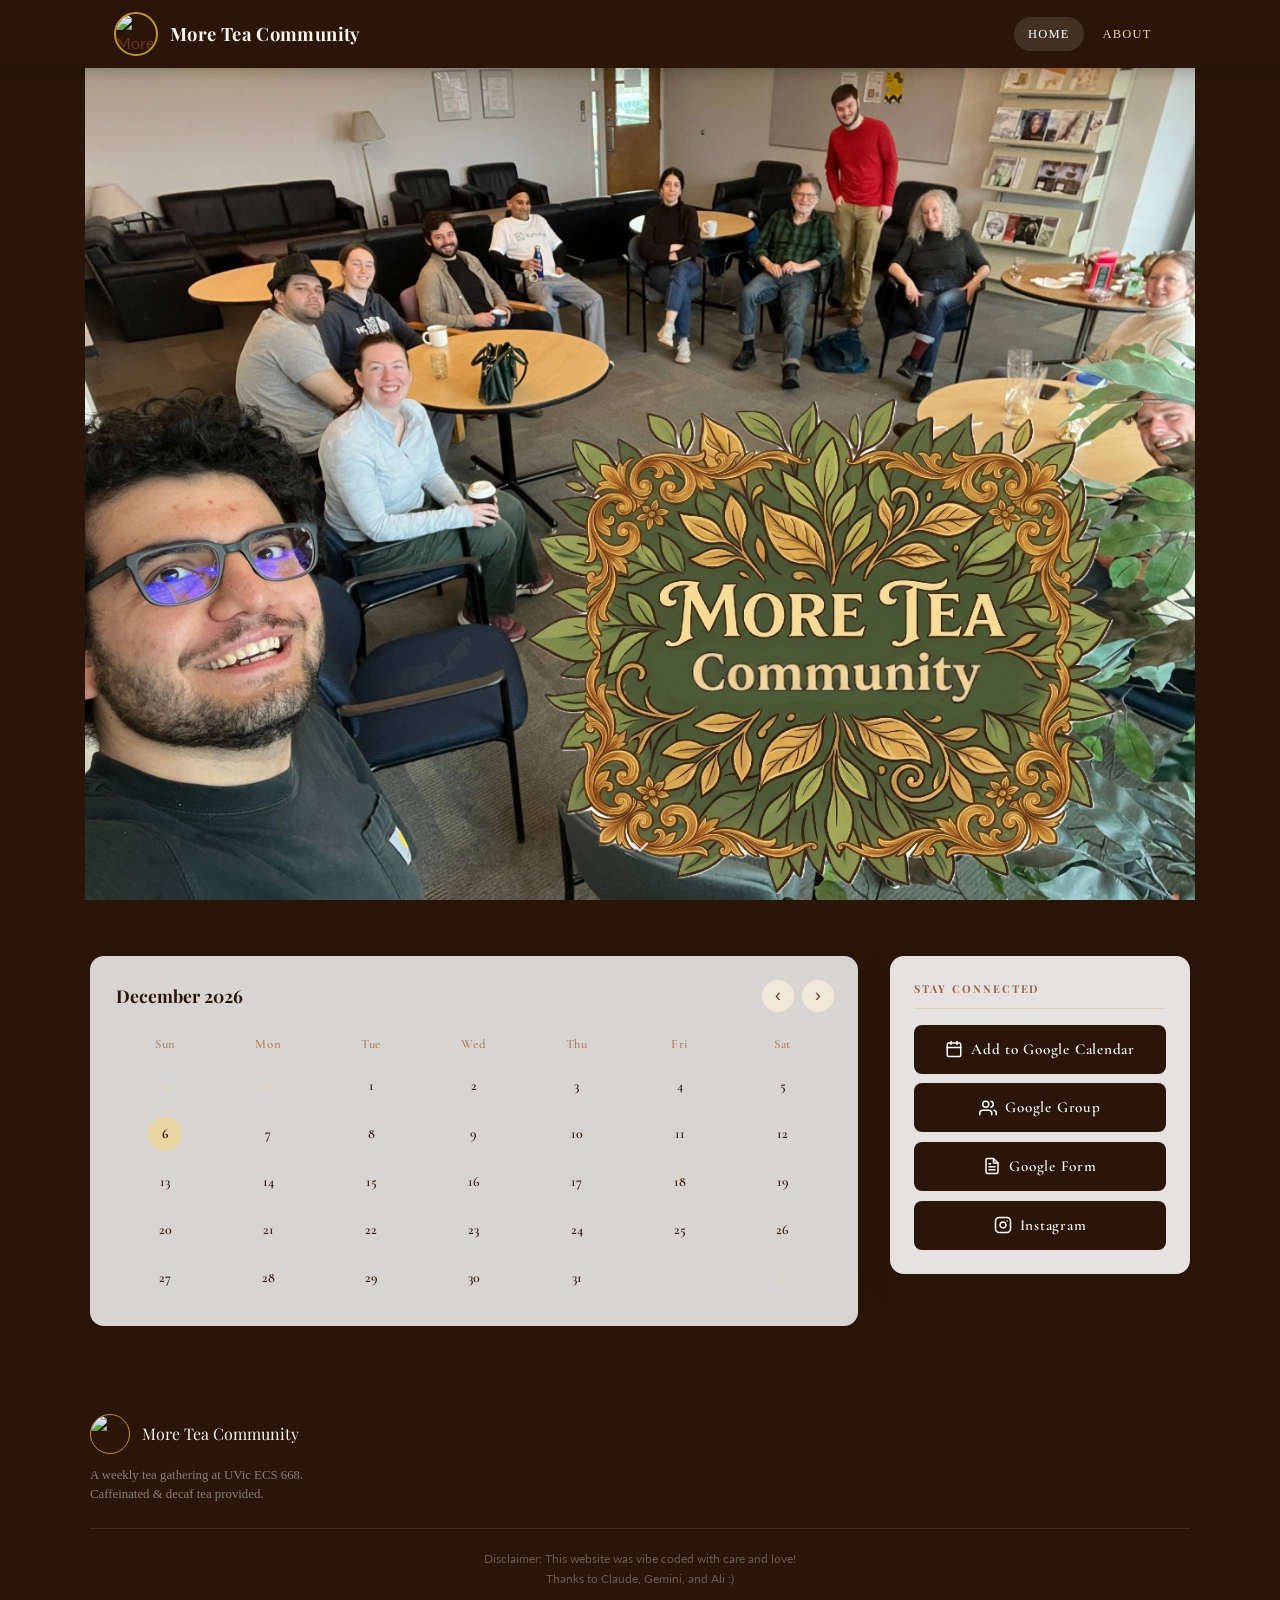
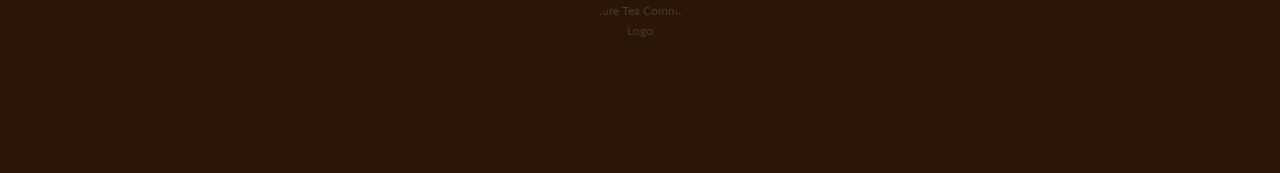
==== docs/index.html @ 426610a1 "Update footer disclaimer and about page intro Co-Authored-By: Claude Sonnet 4.6 <noreply@anthropic.c" ====
<!DOCTYPE html>
<html lang="en">
<head>
  <meta charset="UTF-8">
  <meta name="viewport" content="width=device-width, initial-scale=1">
  <title>More Tea Community</title>
  <link rel="preconnect" href="https://fonts.googleapis.com">
  <link rel="preconnect" href="https://fonts.gstatic.com" crossorigin>
  <link href="https://fonts.googleapis.com/css2?family=Cormorant+Garamond:ital,wght@0,300;0,400;0,600;1,300;1,400;1,600&family=Playfair+Display:ital,wght@0,400;0,700;1,400;1,700&family=Lato:wght@300;400;700&display=swap" rel="stylesheet">
  <link rel="stylesheet" href="css/style.css">
</head>
<body>

  <!-- NAVBAR -->
  <nav class="navbar">
    <div class="nav-container">
      <a href="index.html" class="nav-brand">
        <img src="images/logo.webp" alt="More Tea Community Logo" class="nav-logo">
        <span class="nav-title">More Tea Community</span>
      </a>
      <button class="hamburger" id="hamburger" aria-label="Open menu" aria-expanded="false">
        <span></span><span></span><span></span>
      </button>
      <ul class="nav-links" id="nav-links">
        <li><a href="index.html" class="active">Home</a></li>
        <li><a href="about.html">About</a></li>
      </ul>
    </div>
  </nav>

  <!-- HERO -->
  <section class="hero">
    <img src="images/about_us_photo.webp" alt="More Tea Community gathering">
    <div class="scroll-hint" aria-hidden="true">
      <svg xmlns="http://www.w3.org/2000/svg" width="28" height="28" viewBox="0 0 24 24" fill="none" stroke="currentColor" stroke-width="2" stroke-linecap="round" stroke-linejoin="round"><polyline points="6 9 12 15 18 9"/></svg>
    </div>
  </section>

  <!-- CALENDAR + JOIN SECTION -->
  <section class="cal-join-section">
    <div class="cal-join-inner">

      <!-- CALENDAR CARD -->
      <div class="cal-card">
        <div class="cal-header">
          <span id="month-label"></span>
          <div class="cal-nav">
            <button id="prev-month" aria-label="Previous month">&#8249;</button>
            <button id="next-month" aria-label="Next month">&#8250;</button>
          </div>
        </div>
        <div id="calendar"></div>
      </div>

      <!-- JOIN PANEL -->
      <div class="join-panel">
        <p class="join-panel-label">Stay Connected</p>
        <a href="https://calendar.google.com/calendar/r?cid=webcal://alimorty.github.io/more_tea/more_tea.ics" target="_blank" rel="noopener" class="btn btn-modern">
          <svg xmlns="http://www.w3.org/2000/svg" viewBox="0 0 24 24" width="18" height="18" fill="none" stroke="white" stroke-width="2" stroke-linecap="round" stroke-linejoin="round" style="flex-shrink:0"><rect x="3" y="4" width="18" height="18" rx="2" ry="2"/><line x1="16" y1="2" x2="16" y2="6"/><line x1="8" y1="2" x2="8" y2="6"/><line x1="3" y1="10" x2="21" y2="10"/></svg>
          Add to Google Calendar
        </a>
        <a href="https://groups.google.com/g/more-tea-events" target="_blank" rel="noopener" class="btn btn-modern">
          <svg xmlns="http://www.w3.org/2000/svg" viewBox="0 0 24 24" width="18" height="18" fill="none" stroke="white" stroke-width="2" stroke-linecap="round" stroke-linejoin="round" style="flex-shrink:0"><path d="M17 21v-2a4 4 0 0 0-4-4H5a4 4 0 0 0-4 4v2"/><circle cx="9" cy="7" r="4"/><path d="M23 21v-2a4 4 0 0 0-3-3.87"/><path d="M16 3.13a4 4 0 0 1 0 7.75"/></svg>
          Google Group
        </a>
        <a href="https://forms.gle/kcf3Vxw85UXemDen9" target="_blank" rel="noopener" class="btn btn-modern">
          <svg xmlns="http://www.w3.org/2000/svg" viewBox="0 0 24 24" width="18" height="18" fill="none" stroke="white" stroke-width="2" stroke-linecap="round" stroke-linejoin="round" style="flex-shrink:0"><path d="M14 2H6a2 2 0 0 0-2 2v16a2 2 0 0 0 2 2h12a2 2 0 0 0 2-2V8z"/><polyline points="14 2 14 8 20 8"/><line x1="16" y1="13" x2="8" y2="13"/><line x1="16" y1="17" x2="8" y2="17"/><polyline points="10 9 9 9 8 9"/></svg>
          Google Form
        </a>
        <a href="https://www.instagram.com/more_tea_communi_tea" target="_blank" rel="noopener" class="btn btn-modern">
          <svg xmlns="http://www.w3.org/2000/svg" viewBox="0 0 24 24" width="18" height="18" fill="none" stroke="white" stroke-width="2" stroke-linecap="round" stroke-linejoin="round" style="flex-shrink:0"><rect x="2" y="2" width="20" height="20" rx="5" ry="5"/><path d="M16 11.37A4 4 0 1 1 12.63 8 4 4 0 0 1 16 11.37z"/><line x1="17.5" y1="6.5" x2="17.51" y2="6.5"/></svg>
          Instagram
        </a>
      </div>

    </div>
  </section>

  <!-- FOOTER -->
  <footer>
    <div class="footer-inner">
      <div>
        <div class="footer-brand">
          <img src="images/logo.webp" alt="More Tea Community Logo">
          <span>More Tea Community</span>
        </div>
        <p class="footer-tagline">
          A weekly tea gathering at UVic ECS 668.<br>
          Caffeinated &amp; decaf tea provided.
        </p>
      </div>
    </div>
    <div class="footer-bottom">
      Disclaimer: This website was vibe coded with care and love!<br>Thanks to Claude, Gemini, and Ali :)
      <img src="images/logo.webp" alt="More Tea Community Logo" class="footer-bottom-logo">
    </div>
  </footer>

  <script src="js/calendar.js"></script>
  <script src="js/nav.js"></script>
  <script src="js/hero-scroll.js"></script>
</body>
</html>
---- docs/css/style.css ----
/* =============================================
   CSS VARIABLES
   ============================================= */
:root {
  --cream:        #faf6ef;
  --cream-dark:   #f0e8d8;
  --brown-dark:   #2a1508;
  --brown-mid:    #6b3a1f;
  --brown-light:  #9c6644;
  --gold:         #c4962a;
  --gold-light:   #e8d5a3;
  --border:       #e0d4b8;
  --white:        #ffffff;
  --text:         #2e1a0e;
  --text-light:   #7a5c44;
  --text-muted:   #b08060;

  --font-heading: 'Calisto MT', 'Playfair Display', Georgia, serif;
  --font-display: 'Cormorant Garamond', Georgia, serif;
  --font-body:    'Lato', 'Helvetica Neue', Arial, sans-serif;

  --max-width:    1100px;
  --nav-height:   68px;
  --radius:       14px;
  --radius-sm:    8px;
  --shadow:       0 4px 24px rgba(42, 21, 8, 0.08);
  --shadow-md:    0 8px 32px rgba(42, 21, 8, 0.13);
}

/* =============================================
   RESET & BASE
   ============================================= */
*, *::before, *::after {
  box-sizing: border-box;
  margin: 0;
  padding: 0;
}

html {
  font-size: 16px;
  scroll-behavior: smooth;
}

body {
  font-family: var(--font-body);
  background-color: var(--brown-dark);
  color: var(--text);
  line-height: 1.65;
}

img {
  max-width: 100%;
  display: block;
}

a {
  color: var(--brown-mid);
  text-decoration: none;
  transition: color 0.2s;
}

a:hover { color: var(--gold); }

h1, h2, h3, h4 {
  font-family: var(--font-heading);
  color: var(--brown-dark);
  line-height: 1.2;
}

/* =============================================
   NAVBAR
   ============================================= */
.navbar {
  position: sticky;
  top: 0;
  z-index: 100;
  background-color: var(--brown-dark);
  height: var(--nav-height);
  box-shadow: 0 2px 16px rgba(0,0,0,0.25);
}

.nav-container {
  max-width: var(--max-width);
  margin: 0 auto;
  padding: 0 1.5rem;
  height: 100%;
  display: flex;
  align-items: center;
  justify-content: space-between;
}

.nav-brand {
  display: flex;
  align-items: center;
  gap: 0.75rem;
  text-decoration: none;
}

.nav-logo {
  height: 44px;
  width: 44px;
  border-radius: 50%;
  object-fit: cover;
  border: 2px solid var(--gold);
}

.nav-title {
  font-family: var(--font-heading);
  font-size: 1.15rem;
  color: var(--cream);
  font-weight: 700;
  letter-spacing: 0.02em;
}

.nav-links {
  list-style: none;
  display: flex;
  gap: 0.25rem;
}

.nav-links a {
  display: block;
  padding: 0.4rem 0.9rem;
  font-family: 'Calisto MT', 'Bookman Old Style', Garamond, serif;
  font-size: 0.78rem;
  font-weight: 400;
  letter-spacing: 0.1em;
  text-transform: uppercase;
  color: var(--gold-light);
  border-radius: 50px;
  transition: background 0.2s, color 0.2s;
}

.nav-links a:hover,
.nav-links a.active {
  background-color: rgba(255,255,255,0.12);
  color: var(--white);
}

.hamburger {
  display: none;
  flex-direction: column;
  justify-content: space-between;
  width: 26px;
  height: 18px;
  background: none;
  border: none;
  cursor: pointer;
  padding: 0;
}

.hamburger span {
  display: block;
  height: 2px;
  width: 100%;
  background-color: var(--cream);
  border-radius: 2px;
  transition: transform 0.25s, opacity 0.25s;
}

.hamburger.active span:nth-child(1) { transform: translateY(8px) rotate(45deg); }
.hamburger.active span:nth-child(2) { opacity: 0; }
.hamburger.active span:nth-child(3) { transform: translateY(-8px) rotate(-45deg); }

/* =============================================
   HERO SECTION (homepage)
   ============================================= */
.hero {
  position: relative;
  height: calc(100vh - var(--nav-height));
  overflow: hidden;
  background-color: var(--brown-dark);
}

.hero img {
  width: 100%;
  height: 100%;
  object-fit: contain;
  display: block;
  background-color: var(--brown-dark);
}

.scroll-hint {
  position: absolute;
  bottom: 2rem;
  left: 50%;
  transform: translateX(-50%);
  color: white;
  opacity: 0.75;
  animation: scrollBounce 2s ease-in-out infinite;
  filter: drop-shadow(0 2px 4px rgba(0,0,0,0.4));
}

@keyframes scrollBounce {
  0%, 100% { transform: translateX(-50%) translateY(0); }
  50%       { transform: translateX(-50%) translateY(10px); }
}

/* Hero scroll-away animation */
.hero {
  transition: margin-top 0.8s cubic-bezier(0.4, 0, 0.2, 1),
              opacity 0.6s cubic-bezier(0.4, 0, 0.2, 1);
}

.hero.no-transition {
  transition: none !important;
}

.hero.hero-exit {
  margin-top: calc(-100vh + var(--nav-height));
  opacity: 0;
  pointer-events: none;
  overflow: hidden;
}


/* =============================================
   PAGE LAYOUT (2-column: main + sidebar)
   ============================================= */
.page-container {
  max-width: var(--max-width);
  margin: 2.5rem auto;
  padding: 0 1.5rem;
  display: grid;
  grid-template-columns: 1fr 300px;
  gap: 2rem;
  align-items: start;
}

.page-container.full-width {
  grid-template-columns: 1fr;
}

/* =============================================
   CALENDAR + JOIN SECTION (floral background)
   ============================================= */
.cal-join-section {
  background-image: url('../images/background.webp');
  background-size: cover;
  background-position: top center;
  background-repeat: no-repeat;
  padding: 3.5rem 1.5rem;
}

.cal-join-inner {
  max-width: var(--max-width);
  margin: 0 auto;
  display: grid;
  grid-template-columns: 1fr 300px;
  gap: 2rem;
  align-items: start;
}

/* Calendar card sits on top of the background */
.cal-card {
  background: rgba(255, 255, 255, 0.82);
  backdrop-filter: blur(2px);
  border-radius: var(--radius);
  padding: 1.5rem;
  box-shadow: var(--shadow-md);
}

.cal-card .cal-header {
  display: flex;
  align-items: center;
  justify-content: space-between;
  margin-bottom: 1rem;
}

.cal-card #month-label {
  font-family: var(--font-heading);
  font-size: 1.1rem;
  font-weight: 700;
  color: var(--brown-dark);
}

/* Join panel card */
.join-panel {
  background: rgba(255, 255, 255, 0.88);
  backdrop-filter: blur(2px);
  border-radius: var(--radius);
  padding: 1.5rem;
  box-shadow: var(--shadow-md);
}

.join-panel-label {
  font-family: var(--font-heading);
  font-size: 0.68rem;
  font-weight: 700;
  letter-spacing: 0.18em;
  text-transform: uppercase;
  color: var(--brown-light);
  margin-bottom: 1rem;
  padding-bottom: 0.6rem;
  border-bottom: 1px solid var(--border);
}

/* =============================================
   SECTION LABELS
   ============================================= */
.section-label {
  font-size: 0.7rem;
  font-weight: 700;
  letter-spacing: 0.18em;
  text-transform: uppercase;
  color: var(--gold);
  margin-bottom: 0.5rem;
}

.section-heading {
  font-family: var(--font-heading);
  font-size: 1.3rem;
  color: var(--brown-dark);
  margin-bottom: 1.25rem;
}

/* =============================================
   CALENDAR
   ============================================= */
.calendar-section {
  background: var(--white);
  border-radius: var(--radius);
  padding: 1.5rem;
  box-shadow: var(--shadow);
  margin-bottom: 1.5rem;
}

.cal-header {
  display: flex;
  align-items: center;
  justify-content: space-between;
  margin-bottom: 1.25rem;
}

.cal-nav {
  display: flex;
  align-items: center;
  gap: 0.5rem;
}

.cal-nav button {
  background: var(--cream-dark);
  border: none;
  border-radius: 50%;
  width: 32px;
  height: 32px;
  cursor: pointer;
  font-size: 1.1rem;
  color: var(--brown-mid);
  display: flex;
  align-items: center;
  justify-content: center;
  transition: background 0.2s, color 0.2s;
  line-height: 1;
}

.cal-nav button:hover {
  background: var(--gold-light);
  color: var(--brown-dark);
}

#month-label {
  font-family: var(--font-display);
  font-size: 1.15rem;
  font-weight: 600;
  color: var(--brown-dark);
  min-width: 130px;
  text-align: center;
}

.cal-grid {
  width: 100%;
  border-collapse: collapse;
  font-family: var(--font-display);
  font-size: 1rem;
  font-weight: 600;
}

.cal-grid th {
  text-align: center;
  padding: 0.4rem 0.2rem;
  color: var(--text-muted);
  font-weight: 600;
  font-size: 0.8rem;
  letter-spacing: 0.05em;
}

.cal-grid td {
  text-align: center;
  vertical-align: middle;
  padding: 0.2rem;
  border: none;
  height: 48px;
  width: calc(100% / 7);
  cursor: default;
}

.cal-day {
  display: inline-flex;
  align-items: center;
  justify-content: center;
  width: 34px;
  height: 34px;
  border-radius: 50%;
  font-size: 0.875rem;
  color: var(--text);
  transition: background 0.15s, color 0.15s;
}

.cal-grid td.other-month .cal-day {
  color: var(--border);
}

.cal-grid td.today .cal-day {
  background-color: var(--gold-light);
  color: var(--brown-dark);
  font-weight: 700;
}

.cal-grid td.has-event {
  cursor: pointer;
}

.cal-grid td.has-event .cal-day {
  background-color: var(--brown-dark);
  color: var(--white);
  font-weight: 700;
}

.cal-grid td.has-event:hover .cal-day {
  background-color: var(--gold);
  color: var(--white);
}

.event-dot-row {
  display: flex;
  justify-content: center;
  gap: 3px;
  margin-top: 2px;
}

.event-dot {
  width: 4px;
  height: 4px;
  border-radius: 50%;
  background-color: var(--gold);
}

/* Event popup */
.event-popup {
  position: fixed;
  z-index: 200;
  background: var(--white);
  border: 1px solid var(--border);
  border-radius: var(--radius);
  box-shadow: var(--shadow-md);
  padding: 1.25rem 1.5rem;
  max-width: 290px;
  min-width: 230px;
  opacity: 0;
  visibility: hidden;
  transform: translateY(6px);
  pointer-events: none;
  transition: opacity 0.25s ease, transform 0.25s ease, visibility 0.25s;
}

.event-popup.visible {
  opacity: 1;
  visibility: visible;
  transform: translateY(0);
  pointer-events: auto;
}

.event-popup-title {
  font-family: var(--font-heading);
  font-size: 1rem;
  color: var(--brown-dark);
  margin-bottom: 0.5rem;
}

.event-popup-detail {
  font-size: 0.82rem;
  color: var(--text-light);
  margin-bottom: 0.2rem;
}

.event-popup-close {
  position: absolute;
  top: 0.6rem;
  right: 0.75rem;
  background: none;
  border: none;
  cursor: pointer;
  font-size: 1rem;
  color: var(--text-muted);
  line-height: 1;
}

.event-popup-close:hover { color: var(--brown-dark); }

/* =============================================
   FEATURED GATHERINGS
   ============================================= */
.featured-section {
  background: var(--white);
  border-radius: var(--radius);
  padding: 1.5rem;
  box-shadow: var(--shadow);
}

.gathering-list {
  display: flex;
  flex-direction: column;
  gap: 0.75rem;
  margin-top: 1rem;
}

.gathering-item {
  display: flex;
  align-items: center;
  gap: 1rem;
  padding: 0.75rem 1rem;
  background: var(--cream);
  border-radius: var(--radius-sm);
  border-left: 3px solid var(--gold);
}

.gathering-date-badge {
  min-width: 44px;
  text-align: center;
  background: var(--brown-dark);
  color: var(--white);
  border-radius: var(--radius-sm);
  padding: 0.4rem 0.5rem;
  line-height: 1.1;
}

.gathering-date-badge .g-day {
  display: block;
  font-family: var(--font-heading);
  font-size: 1.3rem;
  font-weight: 700;
}

.gathering-date-badge .g-month {
  display: block;
  font-size: 0.62rem;
  text-transform: uppercase;
  letter-spacing: 0.06em;
  color: var(--gold-light);
}

.gathering-info {
  flex: 1;
}

.gathering-info strong {
  display: block;
  font-size: 0.88rem;
  color: var(--brown-dark);
  margin-bottom: 0.15rem;
}

.gathering-info span {
  font-size: 0.78rem;
  color: var(--text-light);
}

/* =============================================
   SIDEBAR
   ============================================= */
.sidebar {
  display: flex;
  flex-direction: column;
  gap: 1.5rem;
}

.sidebar-card {
  background: var(--white);
  border-radius: var(--radius);
  padding: 1.5rem;
  box-shadow: var(--shadow);
}

.sidebar-card h3 {
  font-family: var(--font-heading);
  font-size: 1.1rem;
  color: var(--brown-dark);
  margin-bottom: 0.5rem;
}

.sidebar-card .card-sub {
  font-size: 0.82rem;
  color: var(--text-light);
  margin-bottom: 1.25rem;
  line-height: 1.5;
}

/* =============================================
   BUTTONS
   ============================================= */
.btn {
  display: flex;
  align-items: center;
  justify-content: center;
  gap: 0.5rem;
  width: 100%;
  padding: 0.75rem 1.25rem;
  border: none;
  border-radius: 8px;
  font-family: var(--font-body);
  font-size: 0.82rem;
  font-weight: 700;
  letter-spacing: 0.07em;
  text-transform: uppercase;
  text-align: center;
  cursor: pointer;
  transition: background 0.2s, color 0.2s, transform 0.15s, box-shadow 0.2s;
  min-height: 46px;
  margin-bottom: 0.6rem;
  text-decoration: none;
}

.btn:last-child { margin-bottom: 0; }

.btn:hover {
  transform: translateY(-2px);
  box-shadow: 0 4px 16px rgba(42, 21, 8, 0.15);
}

.btn-primary {
  background-color: var(--brown-dark);
  color: var(--white);
}

.btn-primary:hover {
  background-color: var(--brown-mid);
  color: var(--white);
}

.btn-secondary {
  background-color: var(--cream-dark);
  color: var(--brown-dark);
  border: 1.5px solid var(--border);
}

.btn-secondary:hover {
  background-color: var(--gold-light);
  color: var(--brown-dark);
}

.btn-instagram {
  background: linear-gradient(135deg, #f09433 0%, #e6683c 25%, #dc2743 50%, #cc2366 75%, #bc1888 100%);
  color: var(--white);
}

.btn-instagram:hover {
  filter: brightness(1.1);
  color: var(--white);
}

.btn-calendar {
  background-color: var(--cream-dark);
  color: var(--brown-dark);
  border: 1.5px solid var(--border);
}

.btn-calendar:hover {
  background-color: var(--gold-light);
  color: var(--brown-dark);
}

.btn-modern {
  background-color: var(--brown-dark);
  color: var(--white);
  border: none;
  font-family: var(--font-display);
  font-size: 0.95rem;
  font-weight: 600;
  letter-spacing: 0.05em;
  text-transform: none;
}

.btn-modern:hover {
  background-color: var(--brown-mid);
  color: var(--white);
}

.btn-hero {
  display: inline-flex;
  width: auto;
  background-color: var(--gold);
  color: var(--brown-dark);
  font-size: 0.82rem;
  margin-bottom: 0;
}

.btn-hero:hover {
  background-color: var(--gold-light);
  color: var(--brown-dark);
}

.read-more {
  font-size: 0.78rem;
  font-weight: 700;
  color: var(--gold);
  text-transform: uppercase;
  letter-spacing: 0.08em;
  display: inline-block;
  margin-top: 0.75rem;
}

.read-more:hover { color: var(--brown-mid); }

/* =============================================
   ABOUT CARD PHOTO
   ============================================= */
.about-card img {
  width: 100%;
  border-radius: var(--radius-sm);
  margin-bottom: 0.5rem;
  object-fit: cover;
  max-height: 160px;
}

/* =============================================
   FOOTER
   ============================================= */
footer {
  margin-top: 0;
  background-color: var(--brown-dark);
  padding: 2rem 1.5rem;
}

.footer-inner {
  max-width: var(--max-width);
  margin: 0 auto;
  display: grid;
  grid-template-columns: 2fr 1fr 1fr 1fr;
  gap: 2rem;
  padding-bottom: 1.5rem;
  border-bottom: 1px solid rgba(255,255,255,0.1);
  margin-bottom: 1.25rem;
}

.footer-brand {
  display: flex;
  align-items: center;
  gap: 0.75rem;
  margin-bottom: 0.75rem;
}

.footer-brand img {
  height: 40px;
  width: 40px;
  border-radius: 50%;
  object-fit: cover;
  border: 1.5px solid var(--gold);
}

.footer-brand span {
  font-family: var(--font-heading);
  font-size: 1rem;
  color: var(--cream);
}

.footer-tagline {
  font-family: 'Calisto MT', 'Bookman Old Style', Garamond, serif;
  font-size: 0.8rem;
  color: rgba(255,255,255,0.45);
  line-height: 1.5;
}

.footer-col h4 {
  font-size: 0.7rem;
  font-weight: 700;
  letter-spacing: 0.15em;
  text-transform: uppercase;
  color: var(--gold);
  margin-bottom: 0.75rem;
  font-family: var(--font-body);
}

.footer-col a {
  display: block;
  font-size: 0.8rem;
  color: rgba(255,255,255,0.55);
  margin-bottom: 0.4rem;
  transition: color 0.2s;
}

.footer-col a:hover { color: var(--gold-light); }

.footer-bottom {
  max-width: var(--max-width);
  margin: 0 auto;
  text-align: center;
  font-size: 0.75rem;
  color: rgba(255,255,255,0.3);
}

.footer-bottom-logo {
  width: min(140px, 25vw);
  height: min(140px, 25vw);
  border-radius: 50%;
  object-fit: cover;
  margin: 0.75rem auto 0;
  opacity: 0.5;
}

/* =============================================
   PAGE HERO (inner pages)
   ============================================= */
.page-hero {
  background-color: var(--brown-dark);
  padding: 3rem 1.5rem;
  text-align: center;
}

.page-hero h1 {
  font-family: 'Calisto MT', 'Bookman Old Style', Garamond, serif;
  font-size: clamp(2.2rem, 5vw, 3.2rem);
  color: var(--cream);
  font-style: italic;
  font-weight: 400;
  letter-spacing: 0.04em;
  margin-bottom: 0.5rem;
}

.page-hero p {
  color: rgba(250, 246, 239, 0.6);
  margin-top: 0.5rem;
  font-size: 0.95rem;
}

/* =============================================
   CONNECT PAGE
   ============================================= */
.connect-card-centered {
  max-width: 400px;
  margin: 0 auto;
  background: var(--white);
  border-radius: var(--radius);
  padding: 2rem;
  box-shadow: var(--shadow);
}

.connect-card-centered h2 {
  font-family: var(--font-heading);
  font-size: 1.3rem;
  color: var(--brown-dark);
  margin-bottom: 0.4rem;
}

.connect-card-centered .connect-sub {
  font-size: 0.85rem;
  color: var(--text-light);
  margin-bottom: 1.5rem;
  line-height: 1.55;
}

/* =============================================
   ABOUT PAGE
   ============================================= */
.about-layout {
  display: grid;
  grid-template-columns: 1fr 360px;
  gap: 2rem;
  align-items: start;
}

.about-body {
  background: var(--white);
  border-radius: var(--radius);
  padding: 2rem 2.5rem;
  box-shadow: var(--shadow);
}

.about-body h2 {
  font-family: 'Calisto MT', 'Bookman Old Style', Garamond, serif;
  font-size: 1.8rem;
  font-weight: 700;
  font-style: normal;
  margin-bottom: 1.25rem;
}

.about-body p {
  font-family: 'Calisto MT', 'Bookman Old Style', Garamond, serif;
  font-size: 1.15rem;
  font-weight: 400;
  color: var(--brown-dark);
  margin-bottom: 1rem;
  line-height: 2;
}

.about-body a {
  color: var(--gold);
  font-weight: 700;
}

.about-photo-card {
  background: var(--white);
  border-radius: var(--radius);
  box-shadow: var(--shadow);
  padding: 1rem;
}

.about-photo-card img {
  width: 100%;
  height: auto;
  display: block;
  border-radius: calc(var(--radius) - 4px);
}

.about-photo-caption {
  padding: 1rem 1.25rem;
  font-size: 0.8rem;
  color: var(--text-light);
  font-style: italic;
  text-align: center;
}

/* =============================================
   CALENDAR PAGE
   ============================================= */
.calendar-page-section {
  background: var(--white);
  border-radius: var(--radius);
  padding: 1.5rem;
  box-shadow: var(--shadow);
}

/* =============================================
   MEDIA QUERIES - TABLET
   ============================================= */
@media (max-width: 1024px) {
  .page-container {
    grid-template-columns: 1fr 260px;
  }

  .footer-inner {
    grid-template-columns: 1fr 1fr;
    gap: 1.5rem;
  }

  .about-layout {
    grid-template-columns: 1fr;
  }

  .about-photo-card img {
    height: 220px;
  }
}

/* =============================================
   MEDIA QUERIES - MOBILE
   ============================================= */
@media (max-width: 700px) {
  /* Navbar */
  .hamburger { display: flex; }

  .nav-links {
    display: none;
    position: absolute;
    top: var(--nav-height);
    left: 0;
    right: 0;
    background: var(--brown-dark);
    flex-direction: column;
    padding: 0.75rem 1rem;
    gap: 0;
    box-shadow: 0 8px 24px rgba(0,0,0,0.25);
  }

  .nav-links.open { display: flex; }

  .nav-links a {
    padding: 0.75rem 0.5rem;
    border-radius: 0;
    border-bottom: 1px solid rgba(255,255,255,0.08);
    font-size: 0.9rem;
  }

  /* Cal+Join section */
  .cal-join-section {
    background-image: url('../images/background_mobile.webp');
    background-position: top left;
    background-size: 150% auto;
  }

  .cal-join-inner {
    grid-template-columns: 1fr;
  }

  /* Page layout */
  .page-container {
    grid-template-columns: 1fr;
    gap: 1.5rem;
    margin: 1.5rem auto;
  }

  .sidebar { order: 2; }
  .main-content { order: 1; }

  /* Calendar cells */
  .cal-grid td {
    height: 40px;
    padding: 0.15rem;
  }

  .cal-day {
    width: 28px;
    height: 28px;
    font-size: 0.78rem;
  }

  /* Footer */
  .footer-inner {
    grid-template-columns: 1fr 1fr;
    gap: 1.25rem;
  }

  .footer-col:first-child {
    grid-column: 1 / -1;
  }
}

@media (max-width: 440px) {
  .footer-inner {
    grid-template-columns: 1fr;
  }
}
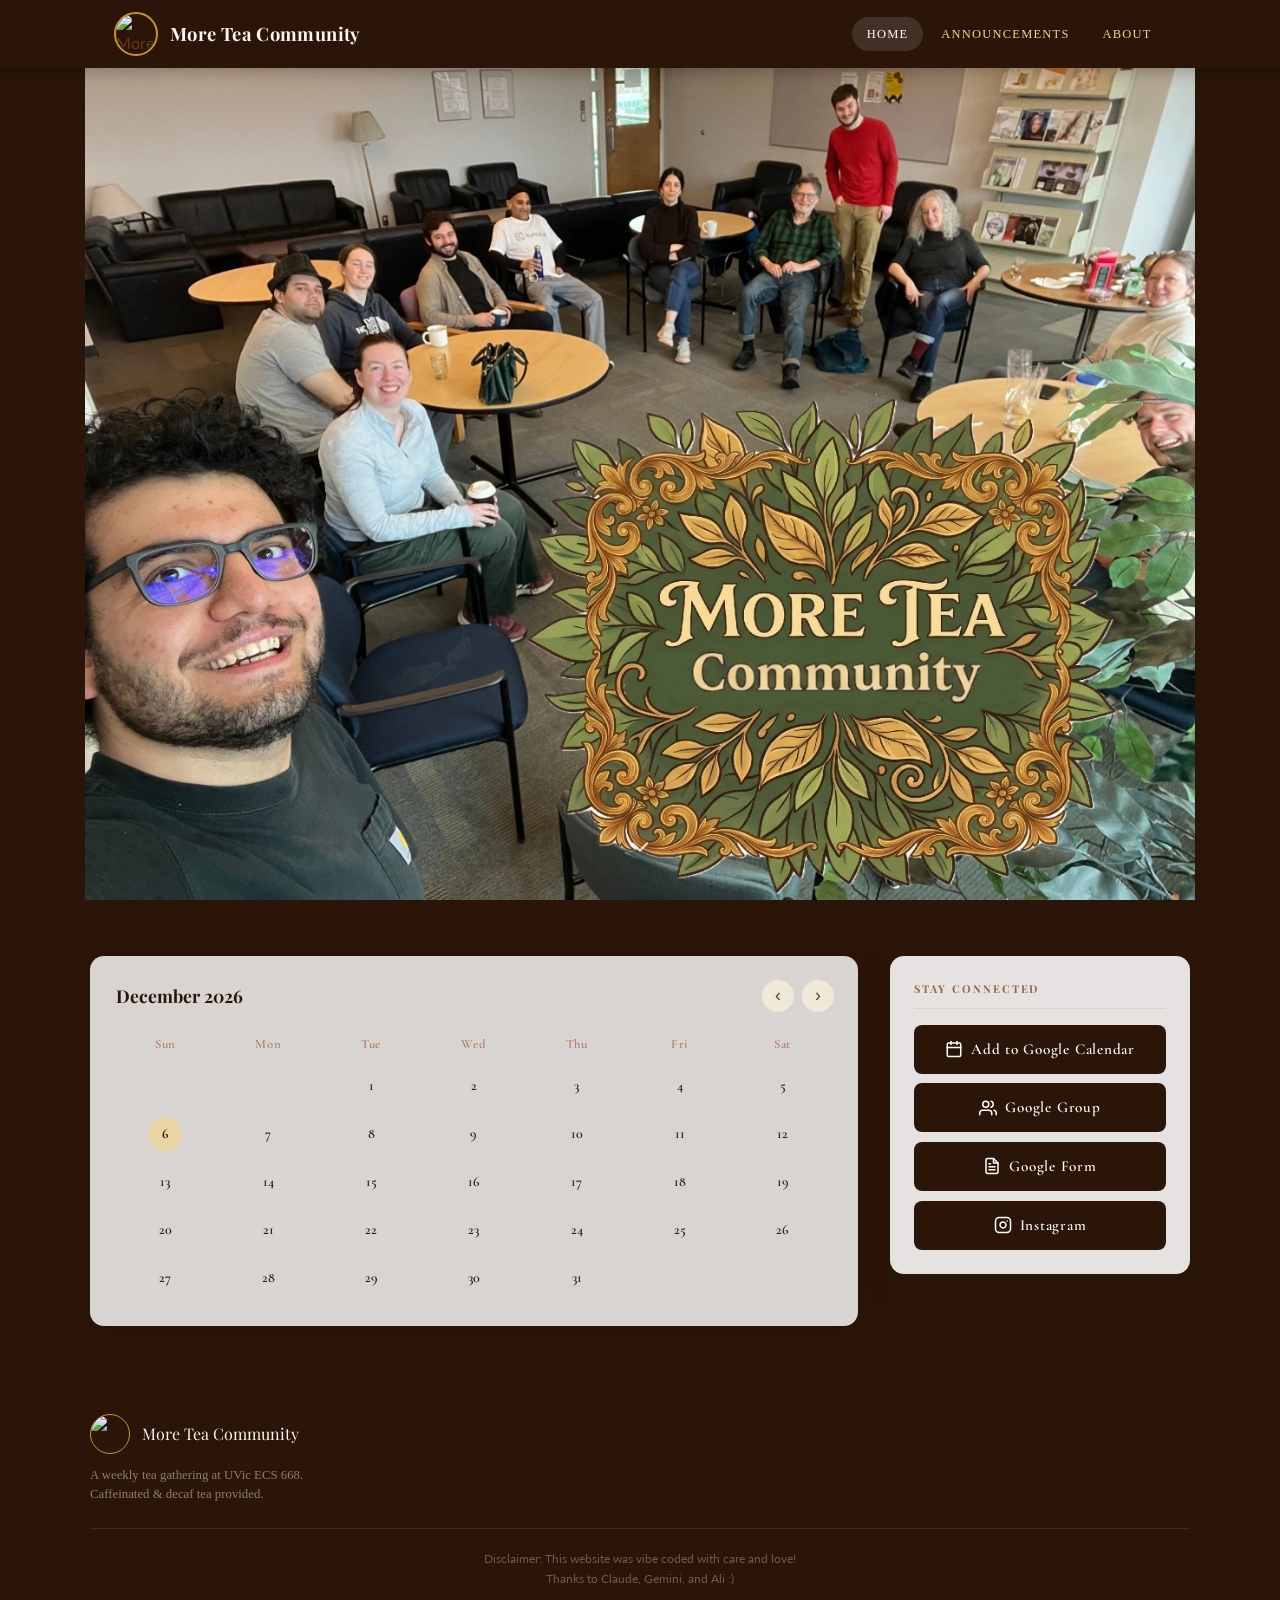
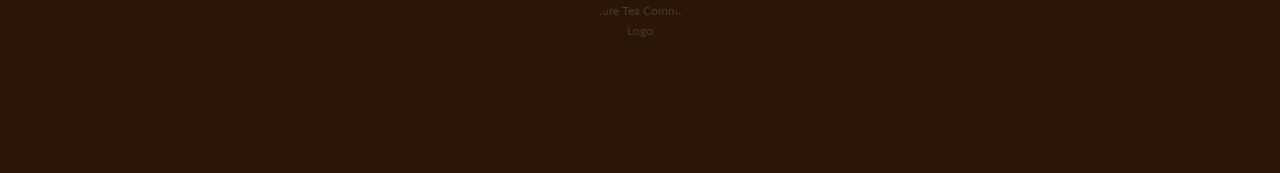
==== commit 5dd28c5d: "Add Announcements page, Aug events, and nav/popup improvements - Add Aug 12 (More Tea Wednesday) and" ====
--- a/docs/index.html
+++ b/docs/index.html
@@ -23,6 +23,7 @@
       </button>
       <ul class="nav-links" id="nav-links">
         <li><a href="index.html" class="active">Home</a></li>
+        <li><a href="announcements.html">Announcements</a></li>
         <li><a href="about.html">About</a></li>
       </ul>
     </div>
@@ -67,7 +68,7 @@
           <svg xmlns="http://www.w3.org/2000/svg" viewBox="0 0 24 24" width="18" height="18" fill="none" stroke="white" stroke-width="2" stroke-linecap="round" stroke-linejoin="round" style="flex-shrink:0"><path d="M14 2H6a2 2 0 0 0-2 2v16a2 2 0 0 0 2 2h12a2 2 0 0 0 2-2V8z"/><polyline points="14 2 14 8 20 8"/><line x1="16" y1="13" x2="8" y2="13"/><line x1="16" y1="17" x2="8" y2="17"/><polyline points="10 9 9 9 8 9"/></svg>
           Google Form
         </a>
-        <a href="https://www.instagram.com/more_tea_communi_tea" target="_blank" rel="noopener" class="btn btn-modern">
+        <a href="https://www.instagram.com/more_tea_community" target="_blank" rel="noopener" class="btn btn-modern">
           <svg xmlns="http://www.w3.org/2000/svg" viewBox="0 0 24 24" width="18" height="18" fill="none" stroke="white" stroke-width="2" stroke-linecap="round" stroke-linejoin="round" style="flex-shrink:0"><rect x="2" y="2" width="20" height="20" rx="5" ry="5"/><path d="M16 11.37A4 4 0 1 1 12.63 8 4 4 0 0 1 16 11.37z"/><line x1="17.5" y1="6.5" x2="17.51" y2="6.5"/></svg>
           Instagram
         </a>
--- a/docs/css/style.css
+++ b/docs/css/style.css
@@ -494,9 +494,12 @@
   font-size: 1rem;
   color: var(--text-muted);
   line-height: 1;
+  transition: color 0.15s;
 }
 
 .event-popup-close:hover { color: var(--brown-dark); }
+
+.event-popup.pinned { border-color: var(--gold-light); }
 
 /* =============================================
    FEATURED GATHERINGS
@@ -1030,3 +1033,215 @@
     grid-template-columns: 1fr;
   }
 }
+
+/* =============================================
+   NEWS / ANNOUNCEMENTS PAGE
+   ============================================= */
+.news-page {
+  max-width: 780px;
+  margin: 0 auto;
+  padding: 3rem 1.75rem 5rem;
+  background: var(--cream);
+  min-height: calc(100vh - var(--nav-height));
+}
+
+.news-page-title {
+  font-family: var(--font-heading);
+  font-size: 1.6rem;
+  color: var(--brown-dark);
+  margin-bottom: 2rem;
+  padding-bottom: 0.75rem;
+  border-bottom: 1px solid var(--border);
+}
+
+.news-list {
+  list-style: none;
+  padding: 0;
+  margin: 0;
+}
+
+.news-item {
+  display: flex;
+  gap: 2rem;
+  padding: 0.65rem 0;
+  border-bottom: 1px solid var(--border);
+  align-items: baseline;
+}
+
+.news-date {
+  font-family: var(--font-body);
+  font-size: 0.85rem;
+  color: var(--text-muted);
+  white-space: nowrap;
+  min-width: 100px;
+  flex-shrink: 0;
+}
+
+.news-text {
+  font-size: 0.93rem;
+  color: var(--text);
+  line-height: 1.6;
+}
+
+.news-text a {
+  color: var(--brown-mid);
+  text-decoration: underline;
+  text-decoration-color: var(--gold-light);
+}
+
+.news-text a:hover { color: var(--gold); }
+
+@media (max-width: 520px) {
+  .news-item {
+    flex-direction: column;
+    gap: 0.2rem;
+  }
+  .news-date { min-width: unset; }
+}
+
+/* =============================================
+   ANNOUNCEMENT BANNER
+   ============================================= */
+.announcement-banner {
+  background: linear-gradient(135deg, #fff8e7 0%, #fef3c7 100%);
+  border: 2px solid var(--gold);
+  border-radius: var(--radius);
+  padding: 1.5rem 2rem;
+  margin-bottom: 2.5rem;
+  position: relative;
+}
+
+.announcement-banner::before {
+  content: '📢';
+  font-size: 1.4rem;
+  position: absolute;
+  top: 1.25rem;
+  left: 1.5rem;
+}
+
+.announcement-banner-inner {
+  padding-left: 2.2rem;
+}
+
+.announcement-banner h3 {
+  font-family: var(--font-heading);
+  color: var(--brown-dark);
+  font-size: 1.2rem;
+  margin-bottom: 0.5rem;
+}
+
+.announcement-banner p {
+  color: var(--text);
+  font-size: 0.95rem;
+  line-height: 1.65;
+  margin-bottom: 0.4rem;
+}
+
+.announcement-banner p:last-child { margin-bottom: 0; }
+
+.announcement-date-tag {
+  display: inline-block;
+  background: var(--gold);
+  color: var(--white);
+  font-size: 0.75rem;
+  font-weight: 700;
+  letter-spacing: 0.06em;
+  text-transform: uppercase;
+  padding: 0.2rem 0.65rem;
+  border-radius: 20px;
+  margin-bottom: 0.75rem;
+}
+
+/* =============================================
+   EVENT LIST (announcements page)
+   ============================================= */
+.event-list-heading {
+  font-family: var(--font-heading);
+  font-size: 1rem;
+  color: var(--brown-mid);
+  text-transform: uppercase;
+  letter-spacing: 0.08em;
+  margin: 1.75rem 0 0.75rem;
+  padding-bottom: 0.4rem;
+  border-bottom: 1px solid var(--border);
+}
+
+.event-list-heading:first-child { margin-top: 0; }
+
+.event-list-heading-past { color: var(--text-muted); }
+
+.event-list-item {
+  display: flex;
+  align-items: center;
+  gap: 1rem;
+  padding: 0.75rem 0;
+  border-bottom: 1px solid var(--border);
+}
+
+.event-list-item:last-child { border-bottom: none; }
+
+.event-list-past { opacity: 0.55; }
+
+.event-list-badge {
+  display: flex;
+  flex-direction: column;
+  align-items: center;
+  background: var(--cream-dark);
+  border-radius: var(--radius-sm);
+  padding: 0.3rem 0.6rem;
+  min-width: 52px;
+  text-align: center;
+  flex-shrink: 0;
+}
+
+.event-list-badge .g-day {
+  font-family: var(--font-heading);
+  font-size: 1.4rem;
+  font-weight: 700;
+  color: var(--brown-dark);
+  line-height: 1;
+}
+
+.event-list-badge .g-month {
+  font-size: 0.7rem;
+  font-weight: 700;
+  letter-spacing: 0.06em;
+  text-transform: uppercase;
+  color: var(--brown-mid);
+}
+
+.event-list-badge .g-year {
+  font-size: 0.65rem;
+  color: var(--text-muted);
+  margin-top: 0.1rem;
+}
+
+.event-list-info {
+  display: flex;
+  flex-direction: column;
+  gap: 0.2rem;
+}
+
+.event-list-info strong {
+  font-family: var(--font-heading);
+  font-size: 1rem;
+  color: var(--brown-dark);
+}
+
+.event-list-info span {
+  font-size: 0.83rem;
+  color: var(--text-light);
+}
+
+.event-list-info a {
+  color: var(--brown-mid);
+}
+
+.event-list-info a:hover { color: var(--gold); }
+
+/* Announcements page layout */
+.announcements-container {
+  max-width: 720px;
+  margin: 0 auto;
+  padding: 2.5rem 1.5rem 4rem;
+}
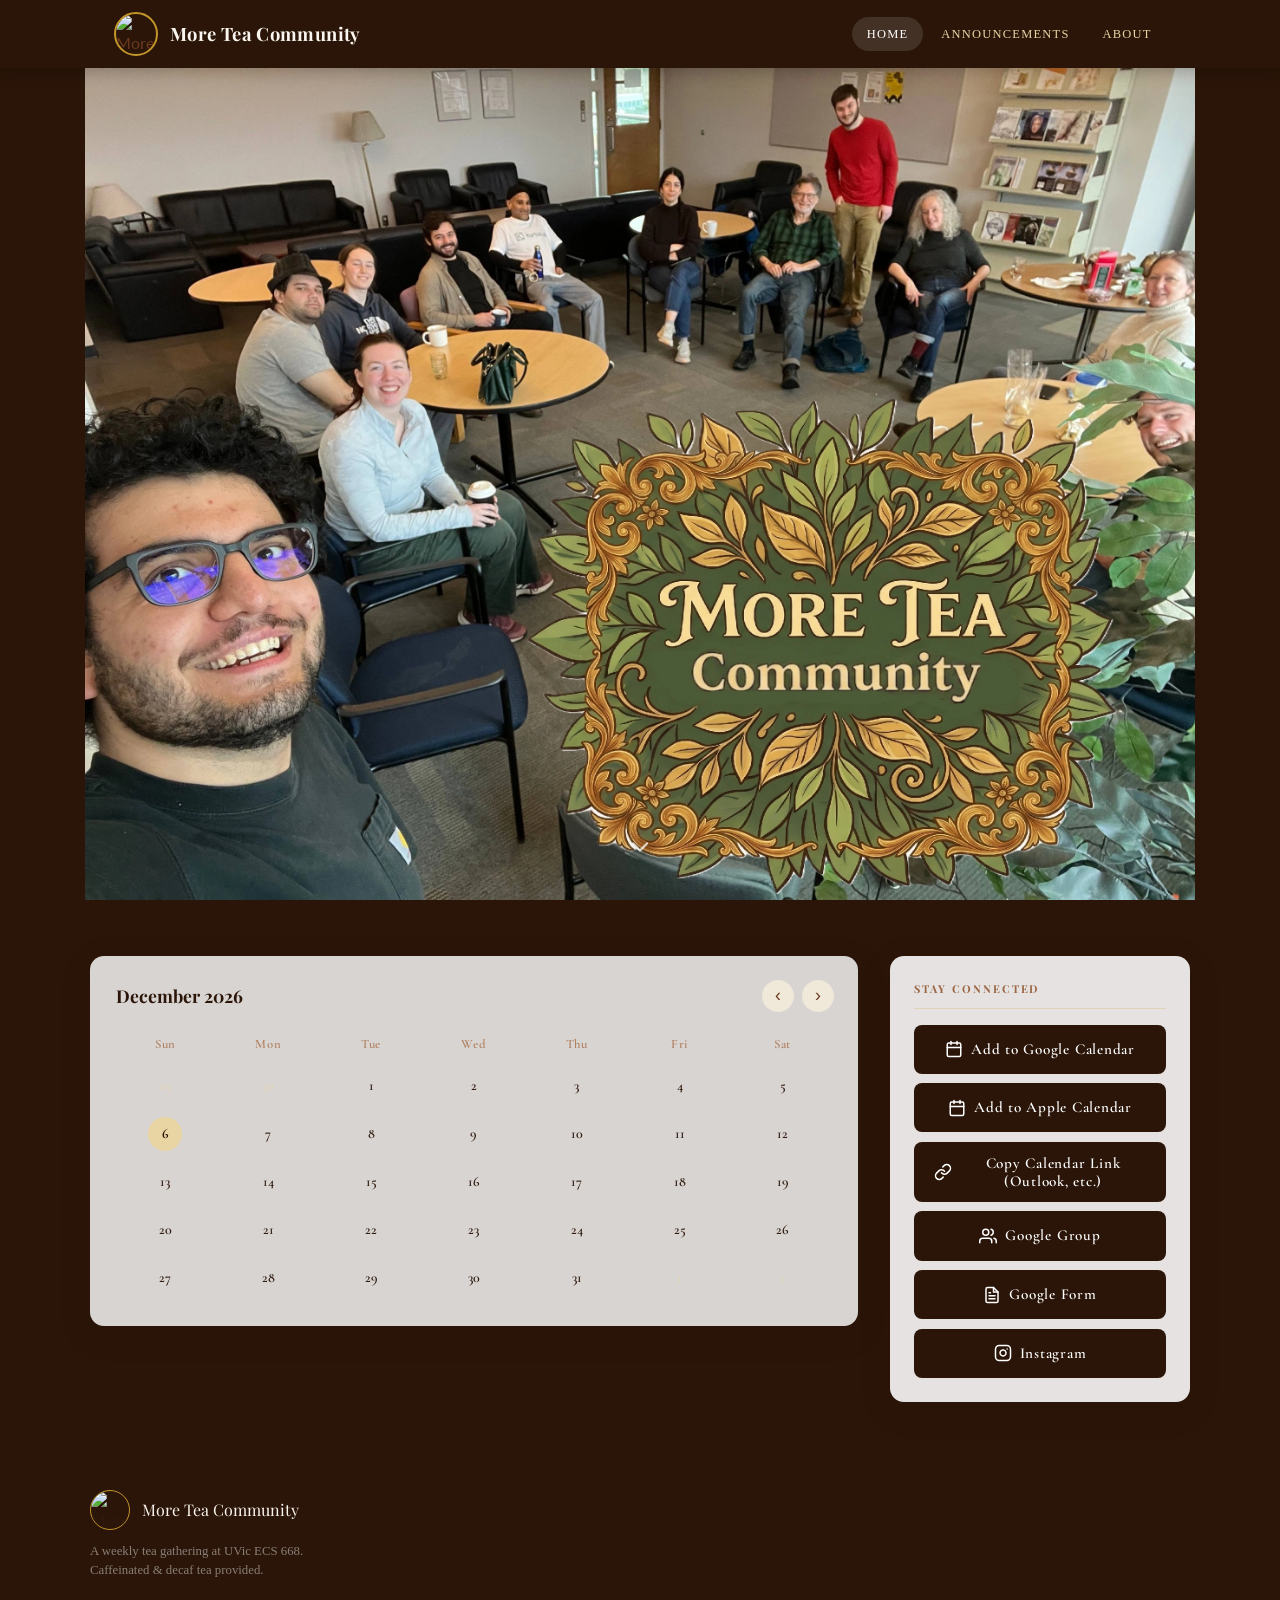
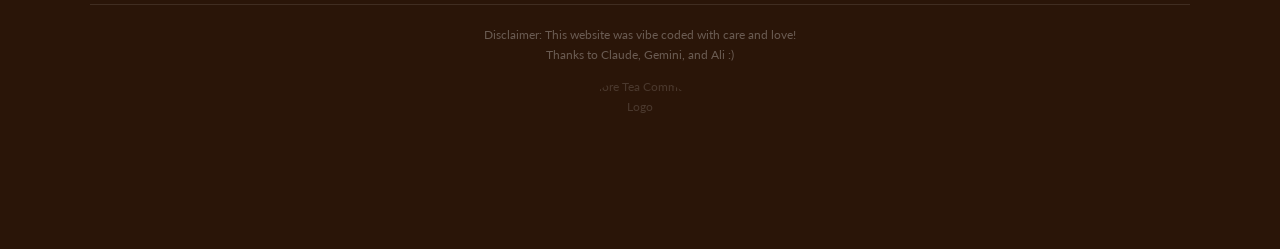
==== commit d9dd7798: "Add Apple Calendar and copy-link subscribe buttons; fix repo URL in CLAUDE.md Co-Authored-By: Claude" ====
--- a/docs/index.html
+++ b/docs/index.html
@@ -60,6 +60,14 @@
           <svg xmlns="http://www.w3.org/2000/svg" viewBox="0 0 24 24" width="18" height="18" fill="none" stroke="white" stroke-width="2" stroke-linecap="round" stroke-linejoin="round" style="flex-shrink:0"><rect x="3" y="4" width="18" height="18" rx="2" ry="2"/><line x1="16" y1="2" x2="16" y2="6"/><line x1="8" y1="2" x2="8" y2="6"/><line x1="3" y1="10" x2="21" y2="10"/></svg>
           Add to Google Calendar
         </a>
+        <a href="webcal://alimorty.github.io/more_tea/more_tea.ics" class="btn btn-modern">
+          <svg xmlns="http://www.w3.org/2000/svg" viewBox="0 0 24 24" width="18" height="18" fill="none" stroke="white" stroke-width="2" stroke-linecap="round" stroke-linejoin="round" style="flex-shrink:0"><rect x="3" y="4" width="18" height="18" rx="2" ry="2"/><line x1="16" y1="2" x2="16" y2="6"/><line x1="8" y1="2" x2="8" y2="6"/><line x1="3" y1="10" x2="21" y2="10"/></svg>
+          Add to Apple Calendar
+        </a>
+        <button type="button" class="btn btn-modern btn-copy-link" data-copy="https://alimorty.github.io/more_tea/more_tea.ics" data-label="Copy Calendar Link (Outlook, etc.)">
+          <svg xmlns="http://www.w3.org/2000/svg" viewBox="0 0 24 24" width="18" height="18" fill="none" stroke="white" stroke-width="2" stroke-linecap="round" stroke-linejoin="round" style="flex-shrink:0"><path d="M10 13a5 5 0 0 0 7.54.54l3-3a5 5 0 0 0-7.07-7.07l-1.72 1.71"/><path d="M14 11a5 5 0 0 0-7.54-.54l-3 3a5 5 0 0 0 7.07 7.07l1.71-1.71"/></svg>
+          <span class="btn-copy-text">Copy Calendar Link (Outlook, etc.)</span>
+        </button>
         <a href="https://groups.google.com/g/more-tea-events" target="_blank" rel="noopener" class="btn btn-modern">
           <svg xmlns="http://www.w3.org/2000/svg" viewBox="0 0 24 24" width="18" height="18" fill="none" stroke="white" stroke-width="2" stroke-linecap="round" stroke-linejoin="round" style="flex-shrink:0"><path d="M17 21v-2a4 4 0 0 0-4-4H5a4 4 0 0 0-4 4v2"/><circle cx="9" cy="7" r="4"/><path d="M23 21v-2a4 4 0 0 0-3-3.87"/><path d="M16 3.13a4 4 0 0 1 0 7.75"/></svg>
           Google Group
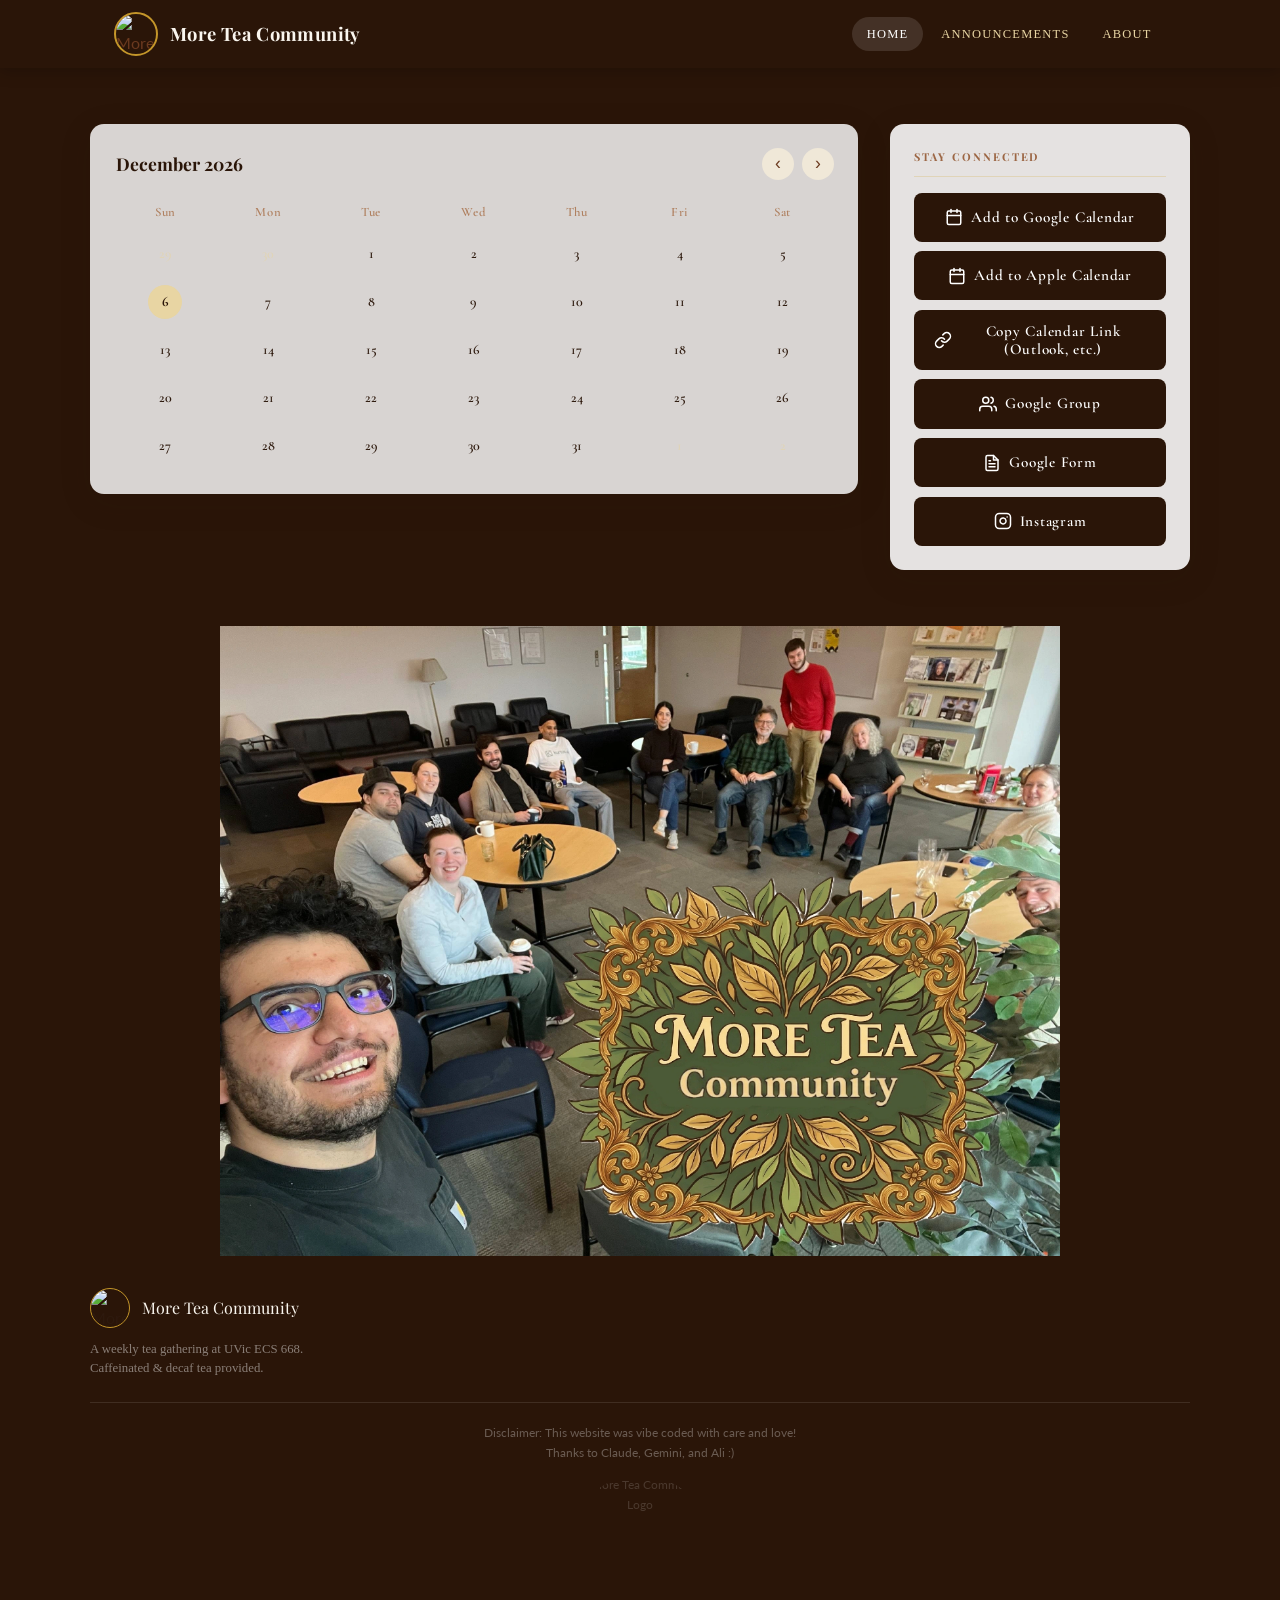
==== commit 0e6ea17e: "Move home page photo to bottom with scroll fade-in Replaces the scroll-hijacking hero script with a " ====
--- a/docs/index.html
+++ b/docs/index.html
@@ -28,14 +28,6 @@
       </ul>
     </div>
   </nav>
-
-  <!-- HERO -->
-  <section class="hero">
-    <img src="images/about_us_photo.webp" alt="More Tea Community gathering">
-    <div class="scroll-hint" aria-hidden="true">
-      <svg xmlns="http://www.w3.org/2000/svg" width="28" height="28" viewBox="0 0 24 24" fill="none" stroke="currentColor" stroke-width="2" stroke-linecap="round" stroke-linejoin="round"><polyline points="6 9 12 15 18 9"/></svg>
-    </div>
-  </section>
 
   <!-- CALENDAR + JOIN SECTION -->
   <section class="cal-join-section">
@@ -85,6 +77,11 @@
     </div>
   </section>
 
+  <!-- PHOTO (revealed on scroll) -->
+  <section class="hero">
+    <img src="images/about_us_photo.webp" alt="More Tea Community gathering" loading="lazy">
+  </section>
+
   <!-- FOOTER -->
   <footer>
     <div class="footer-inner">
@@ -107,6 +104,6 @@
 
   <script src="js/calendar.js"></script>
   <script src="js/nav.js"></script>
-  <script src="js/hero-scroll.js"></script>
+  <script src="js/hero-reveal.js"></script>
 </body>
 </html>
--- a/docs/css/style.css
+++ b/docs/css/style.css
@@ -166,10 +166,10 @@
    HERO SECTION (homepage)
    ============================================= */
 .hero {
-  position: relative;
-  height: calc(100vh - var(--nav-height));
+  height: 70vh;
   overflow: hidden;
   background-color: var(--brown-dark);
+  transition: opacity 0.9s ease, transform 0.9s ease;
 }
 
 .hero img {
@@ -180,37 +180,15 @@
   background-color: var(--brown-dark);
 }
 
-.scroll-hint {
-  position: absolute;
-  bottom: 2rem;
-  left: 50%;
-  transform: translateX(-50%);
-  color: white;
-  opacity: 0.75;
-  animation: scrollBounce 2s ease-in-out infinite;
-  filter: drop-shadow(0 2px 4px rgba(0,0,0,0.4));
-}
-
-@keyframes scrollBounce {
-  0%, 100% { transform: translateX(-50%) translateY(0); }
-  50%       { transform: translateX(-50%) translateY(10px); }
-}
-
-/* Hero scroll-away animation */
-.hero {
-  transition: margin-top 0.8s cubic-bezier(0.4, 0, 0.2, 1),
-              opacity 0.6s cubic-bezier(0.4, 0, 0.2, 1);
-}
-
-.hero.no-transition {
-  transition: none !important;
-}
-
-.hero.hero-exit {
-  margin-top: calc(-100vh + var(--nav-height));
+/* Hidden until scrolled into view (see js/hero-reveal.js) */
+.hero.hero-hidden {
   opacity: 0;
-  pointer-events: none;
-  overflow: hidden;
+  transform: translateY(40px);
+}
+
+@media (prefers-reduced-motion: reduce) {
+  .hero { transition: none; }
+  .hero.hero-hidden { opacity: 1; transform: none; }
 }
 
 
@@ -1040,9 +1018,10 @@
 .news-page {
   max-width: 780px;
   margin: 0 auto;
-  padding: 3rem 1.75rem 5rem;
-  background: var(--cream);
-  min-height: calc(100vh - var(--nav-height));
+  padding: 3rem 1.75rem 3.5rem;
+  background: var(--white);
+  border-radius: var(--radius);
+  box-shadow: var(--shadow);
 }
 
 .news-page-title {
@@ -1078,7 +1057,8 @@
 }
 
 .news-text {
-  font-size: 0.93rem;
+  font-family: 'Calisto MT', 'Bookman Old Style', Garamond, serif;
+  font-size: 1rem;
   color: var(--text);
   line-height: 1.6;
 }
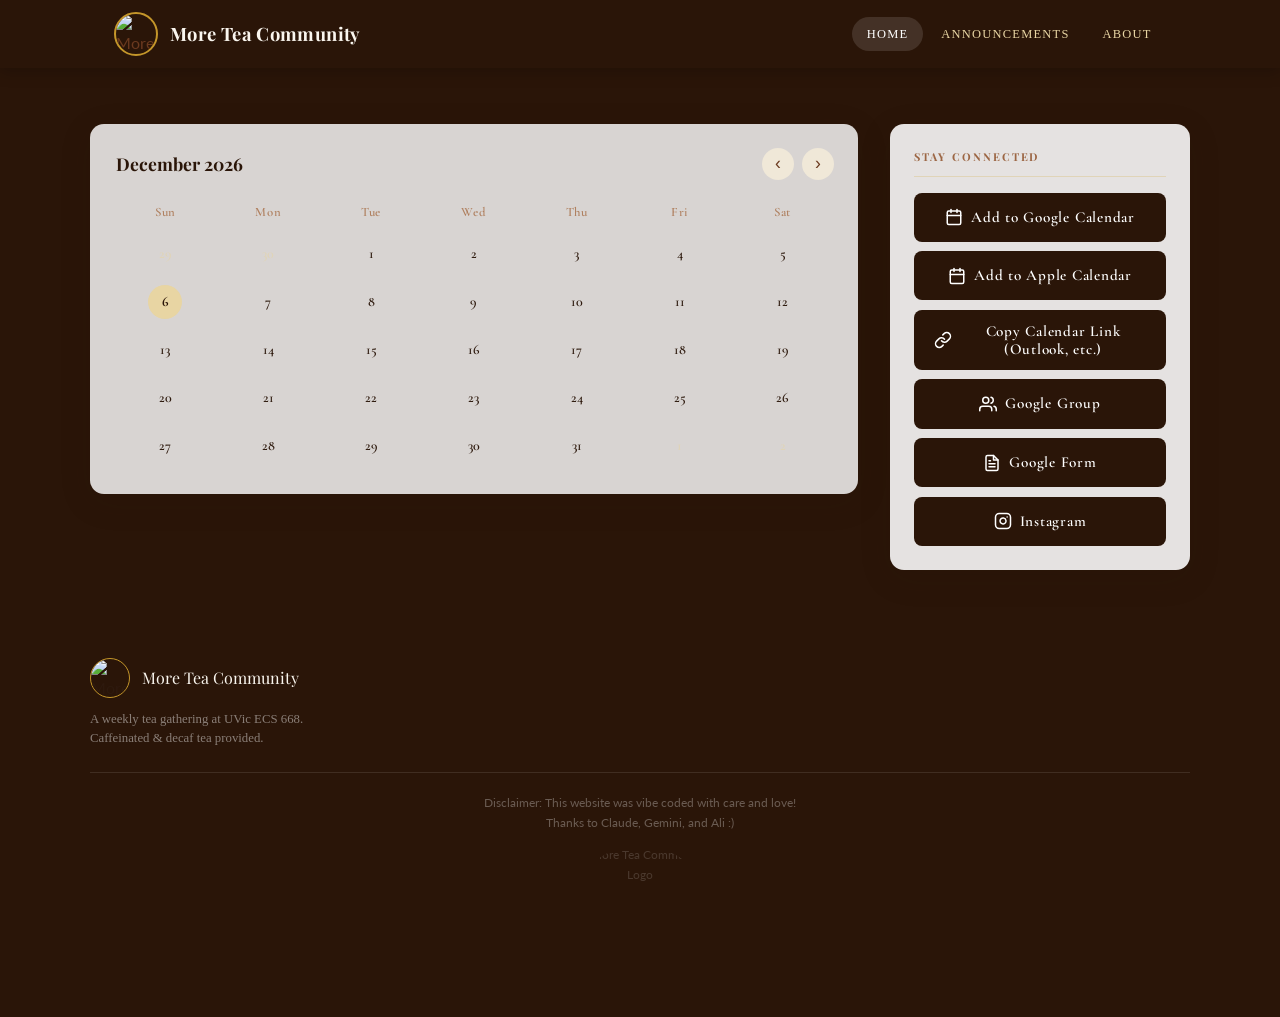
==== commit be65fed2: "Turn bottom photo into a secret full-screen photo page The home page now ends normally at the footer" ====
--- a/docs/index.html
+++ b/docs/index.html
@@ -77,11 +77,6 @@
     </div>
   </section>
 
-  <!-- PHOTO (revealed on scroll) -->
-  <section class="hero">
-    <img src="images/about_us_photo.webp" alt="More Tea Community gathering" loading="lazy">
-  </section>
-
   <!-- FOOTER -->
   <footer>
     <div class="footer-inner">
@@ -102,6 +97,11 @@
     </div>
   </footer>
 
+  <!-- SECRET PHOTO: hidden below the footer, pops up when you keep scrolling at the bottom -->
+  <section class="hero" aria-hidden="true">
+    <img src="images/about_us_photo.webp" alt="More Tea Community gathering">
+  </section>
+
   <script src="js/calendar.js"></script>
   <script src="js/nav.js"></script>
   <script src="js/hero-reveal.js"></script>
--- a/docs/css/style.css
+++ b/docs/css/style.css
@@ -165,11 +165,29 @@
 /* =============================================
    HERO SECTION (homepage)
    ============================================= */
+/* Secret photo page (see js/hero-reveal.js).
+   Sits just below the screen. At the bottom of the page, scrolling down slides
+   it up to fill the screen under the nav bar; scrolling up slides it back down. */
 .hero {
-  height: 70vh;
+  position: fixed;
+  top: var(--nav-height);
+  left: 0;
+  right: 0;
+  bottom: 0;
+  z-index: 90;
   overflow: hidden;
-  background-color: var(--brown-dark);
-  transition: opacity 0.9s ease, transform 0.9s ease;
+  background-color: #000;
+  transform: translateY(100%);
+  visibility: hidden;
+  transition: transform 0.8s cubic-bezier(0.4, 0, 0.2, 1),
+              visibility 0s linear 0.8s;
+}
+
+.hero.hero-shown {
+  transform: translateY(0);
+  visibility: visible;
+  transition: transform 0.8s cubic-bezier(0.4, 0, 0.2, 1),
+              visibility 0s;
 }
 
 .hero img {
@@ -177,18 +195,11 @@
   height: 100%;
   object-fit: contain;
   display: block;
-  background-color: var(--brown-dark);
-}
-
-/* Hidden until scrolled into view (see js/hero-reveal.js) */
-.hero.hero-hidden {
-  opacity: 0;
-  transform: translateY(40px);
+  background-color: #000;
 }
 
 @media (prefers-reduced-motion: reduce) {
-  .hero { transition: none; }
-  .hero.hero-hidden { opacity: 1; transform: none; }
+  .hero, .hero.hero-shown { transition: none; }
 }
 
 
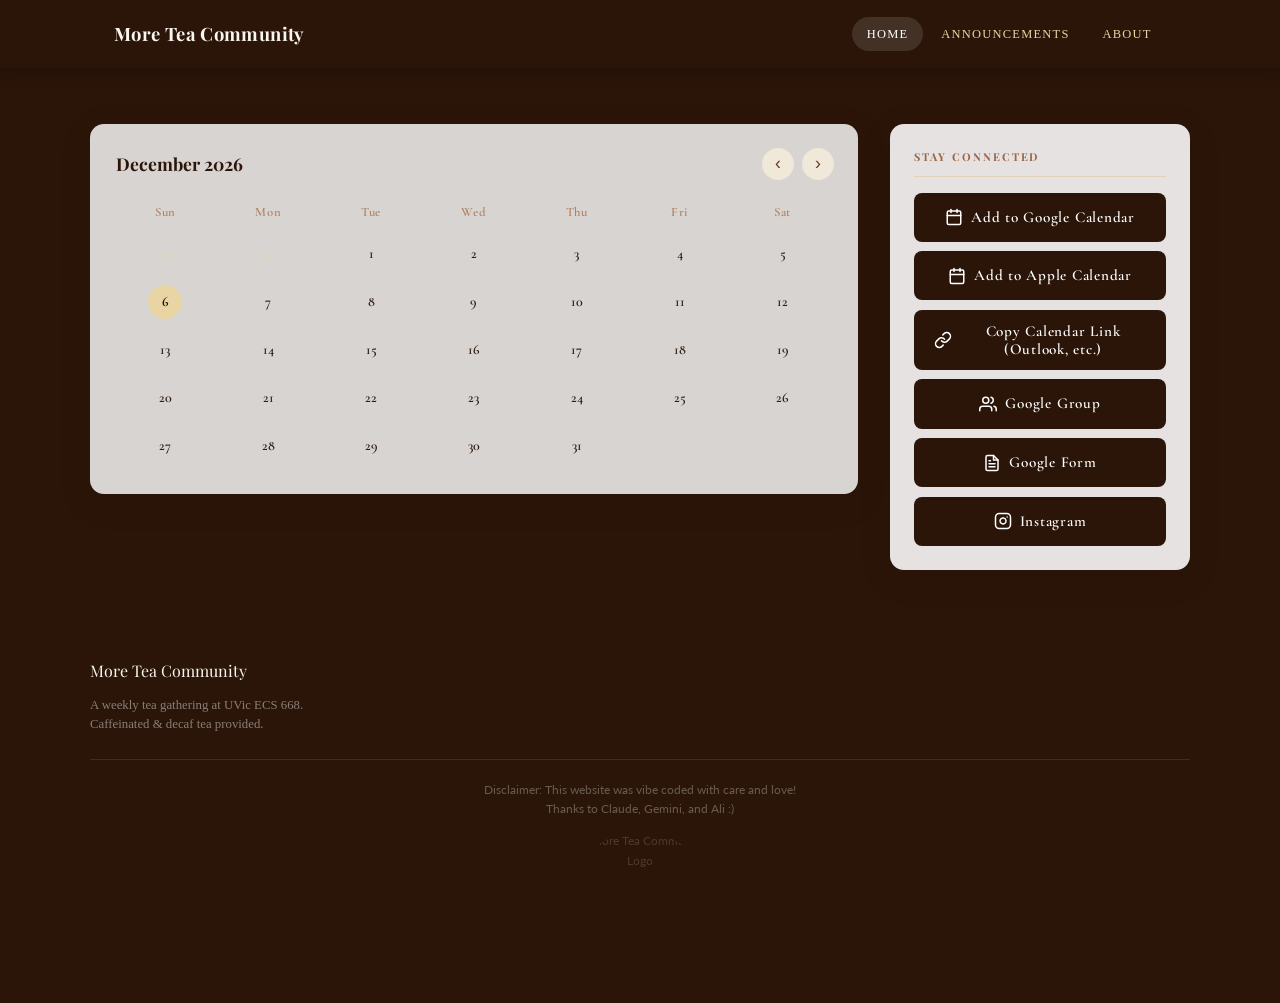
==== commit b99b1518: "Remove top bar logo from home, announcements and about pages Also removes the footer brand logo on t" ====
--- a/docs/index.html
+++ b/docs/index.html
@@ -15,7 +15,6 @@
   <nav class="navbar">
     <div class="nav-container">
       <a href="index.html" class="nav-brand">
-        <img src="images/logo.webp" alt="More Tea Community Logo" class="nav-logo">
         <span class="nav-title">More Tea Community</span>
       </a>
       <button class="hamburger" id="hamburger" aria-label="Open menu" aria-expanded="false">
@@ -82,7 +81,6 @@
     <div class="footer-inner">
       <div>
         <div class="footer-brand">
-          <img src="images/logo.webp" alt="More Tea Community Logo">
           <span>More Tea Community</span>
         </div>
         <p class="footer-tagline">
@@ -97,13 +95,7 @@
     </div>
   </footer>
 
-  <!-- SECRET PHOTO: hidden below the footer, pops up when you keep scrolling at the bottom -->
-  <section class="hero" aria-hidden="true">
-    <img src="images/about_us_photo.webp" alt="More Tea Community gathering">
-  </section>
-
   <script src="js/calendar.js"></script>
   <script src="js/nav.js"></script>
-  <script src="js/hero-reveal.js"></script>
 </body>
 </html>
--- a/docs/css/style.css
+++ b/docs/css/style.css
@@ -161,47 +161,6 @@
 .hamburger.active span:nth-child(1) { transform: translateY(8px) rotate(45deg); }
 .hamburger.active span:nth-child(2) { opacity: 0; }
 .hamburger.active span:nth-child(3) { transform: translateY(-8px) rotate(-45deg); }
-
-/* =============================================
-   HERO SECTION (homepage)
-   ============================================= */
-/* Secret photo page (see js/hero-reveal.js).
-   Sits just below the screen. At the bottom of the page, scrolling down slides
-   it up to fill the screen under the nav bar; scrolling up slides it back down. */
-.hero {
-  position: fixed;
-  top: var(--nav-height);
-  left: 0;
-  right: 0;
-  bottom: 0;
-  z-index: 90;
-  overflow: hidden;
-  background-color: #000;
-  transform: translateY(100%);
-  visibility: hidden;
-  transition: transform 0.8s cubic-bezier(0.4, 0, 0.2, 1),
-              visibility 0s linear 0.8s;
-}
-
-.hero.hero-shown {
-  transform: translateY(0);
-  visibility: visible;
-  transition: transform 0.8s cubic-bezier(0.4, 0, 0.2, 1),
-              visibility 0s;
-}
-
-.hero img {
-  width: 100%;
-  height: 100%;
-  object-fit: contain;
-  display: block;
-  background-color: #000;
-}
-
-@media (prefers-reduced-motion: reduce) {
-  .hero, .hero.hero-shown { transition: none; }
-}
-
 
 /* =============================================
    PAGE LAYOUT (2-column: main + sidebar)
